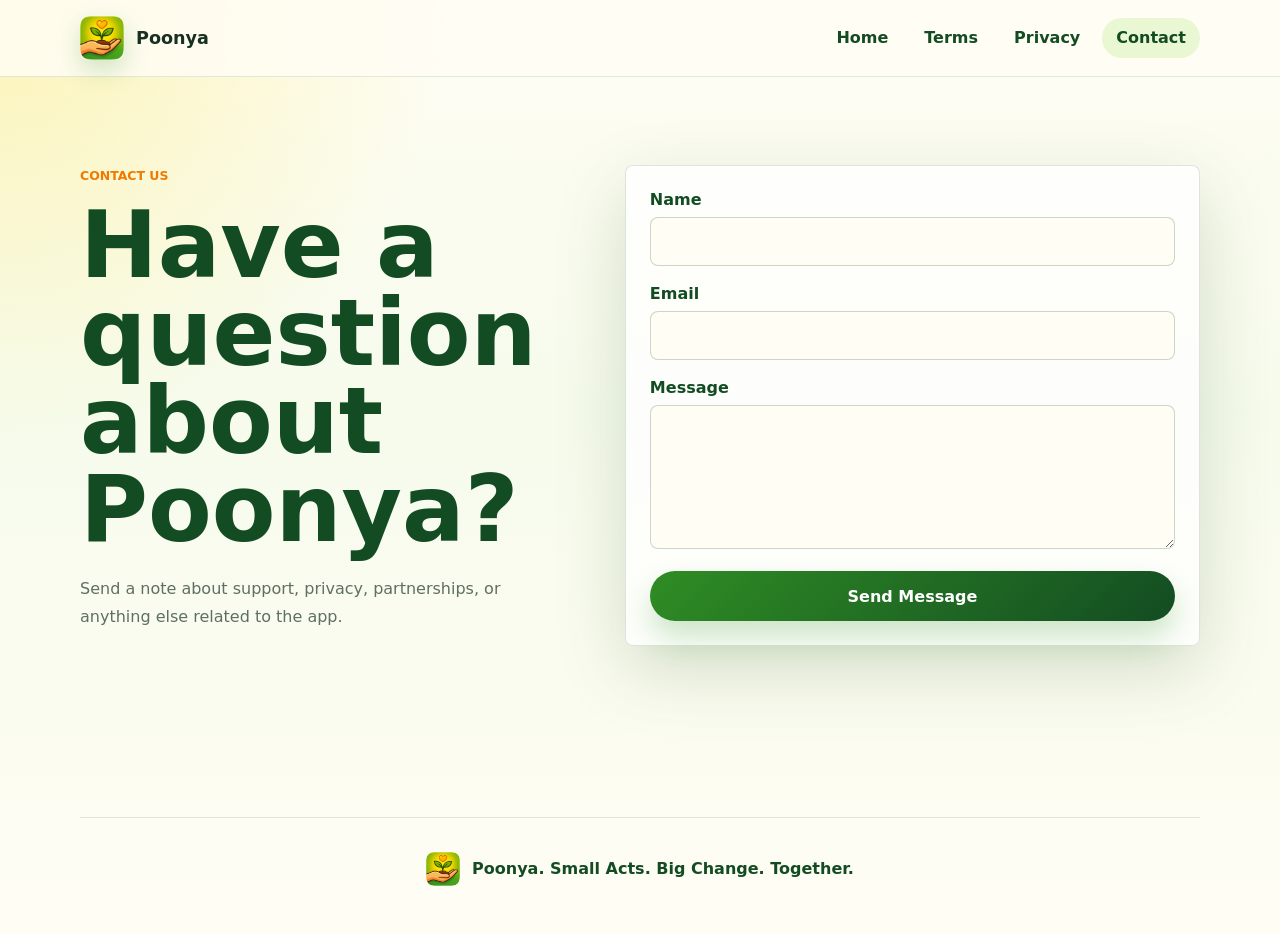
==== contact.html @ 16b9c769 "Initial website code" ====
<!DOCTYPE html>
<html lang="en">
<head>
  <meta charset="UTF-8">
  <meta name="viewport" content="width=device-width, initial-scale=1.0">
  <meta name="description" content="Contact the Poonya app team.">
  <title>Contact | Poonya</title>
  <link rel="stylesheet" href="styles.css">
</head>
<body>
  <header class="site-header">
    <nav class="nav" aria-label="Main navigation">
      <a class="brand" href="index.html" aria-label="Poonya home">
        <img src="assets/AppLogo.png" alt="Poonya app logo">
        <span>Poonya</span>
      </a>
      <div class="nav-links">
        <a href="index.html">Home</a>
        <a href="terms.html">Terms</a>
        <a href="privacy.html">Privacy</a>
        <a class="active" href="contact.html">Contact</a>
      </div>
    </nav>
  </header>

  <main>
    <section class="section contact-section page-section" aria-labelledby="contact-title">
      <div>
        <p class="eyebrow">Contact us</p>
        <h1 id="contact-title" class="page-title">Have a question about Poonya?</h1>
        <p>
          Send a note about support, privacy, partnerships, or anything else
          related to the app.
        </p>
      </div>

      <form class="contact-form" action="https://docs.google.com/forms/d/e/YOUR_GOOGLE_FORM_ID/formResponse" method="POST" target="_blank">
        <!-- Replace the entry IDs below with the field names from your Google Form. -->
        <label for="name">Name</label>
        <input id="name" name="entry.YOUR_NAME_FIELD_ID" type="text" autocomplete="name" required>

        <label for="email">Email</label>
        <input id="email" name="entry.YOUR_EMAIL_FIELD_ID" type="email" autocomplete="email" required>

        <label for="message">Message</label>
        <textarea id="message" name="entry.YOUR_MESSAGE_FIELD_ID" rows="6" required></textarea>

        <button type="submit">Send Message</button>
      </form>
    </section>
  </main>

  <footer class="footer">
    <img src="assets/AppLogo.png" alt="" aria-hidden="true">
    <p>Poonya. Small Acts. Big Change. Together.</p>
  </footer>
</body>
</html>
---- styles.css ----
:root {
  --leaf: #2f8d24;
  --leaf-dark: #134c22;
  --leaf-soft: #e9f7d3;
  --sun: #f8dd1b;
  --gold: #ffc24a;
  --orange: #ef7a00;
  --soil: #6a310c;
  --ink: #173021;
  --muted: #5f6f63;
  --paper: #fffdf4;
  --cream: #fff8dc;
  --white: #ffffff;
  --shadow: 0 24px 70px rgba(38, 84, 26, 0.18);
  --radius: 8px;
}

* {
  box-sizing: border-box;
}

html {
  scroll-behavior: smooth;
}

body {
  margin: 0;
  font-family: Inter, ui-sans-serif, system-ui, -apple-system, BlinkMacSystemFont, "Segoe UI", Arial, sans-serif;
  color: var(--ink);
  background:
    radial-gradient(circle at top left, rgba(248, 221, 27, 0.28), transparent 28rem),
    linear-gradient(180deg, #fffdf4 0%, #f6fbec 44%, #fffdf4 100%);
  letter-spacing: 0;
}

img {
  display: block;
  max-width: 100%;
}

a {
  color: inherit;
  text-decoration: none;
}

.site-header {
  position: sticky;
  top: 0;
  z-index: 10;
  background: rgba(255, 253, 244, 0.86);
  border-bottom: 1px solid rgba(19, 76, 34, 0.12);
  backdrop-filter: blur(18px);
}

.nav {
  width: min(1120px, calc(100% - 32px));
  min-height: 76px;
  margin: 0 auto;
  display: flex;
  align-items: center;
  justify-content: space-between;
  gap: 24px;
}

.brand {
  display: inline-flex;
  align-items: center;
  gap: 12px;
  font-weight: 800;
  font-size: 1.1rem;
}

.brand img {
  width: 44px;
  height: 44px;
  border-radius: 8px;
  box-shadow: 0 10px 24px rgba(47, 141, 36, 0.22);
}

.nav-links {
  display: flex;
  align-items: center;
  gap: 8px;
  font-weight: 700;
  color: var(--leaf-dark);
}

.nav-links a {
  min-height: 40px;
  padding: 10px 14px;
  border-radius: 999px;
}

.nav-links a:hover,
.nav-links a:focus-visible,
.nav-links a.active {
  background: var(--leaf-soft);
  outline: none;
}

.section {
  width: min(1120px, calc(100% - 32px));
  margin: 0 auto;
  padding: 88px 0;
}

.hero {
  min-height: auto;
  padding-top: 72px;
  padding-bottom: 18px;
}

.eyebrow {
  margin: 0 0 14px;
  color: var(--orange);
  font-size: 0.78rem;
  font-weight: 800;
  text-transform: uppercase;
}

h1,
h2,
h3,
p {
  margin-top: 0;
}

h1 {
  margin-bottom: 22px;
  color: var(--leaf-dark);
  font-size: clamp(4rem, 13vw, 8.5rem);
  line-height: 0.88;
  font-weight: 800;
}

h2 {
  margin-bottom: 18px;
  color: var(--leaf-dark);
  font-size: clamp(2rem, 5vw, 4.4rem);
  line-height: 1;
  font-weight: 800;
}

h3 {
  margin-bottom: 10px;
  color: var(--soil);
  font-size: 1.25rem;
}

p {
  color: var(--muted);
  line-height: 1.75;
}

.lead {
  max-width: 820px;
  color: #425546;
  font-size: clamp(1.06rem, 2vw, 1.28rem);
}

.hero-actions {
  display: flex;
  flex-wrap: wrap;
  gap: 14px;
  margin-top: 32px;
}

.button,
.contact-form button {
  display: inline-flex;
  min-height: 50px;
  align-items: center;
  justify-content: center;
  border: 0;
  border-radius: 999px;
  padding: 13px 22px;
  font: inherit;
  font-weight: 800;
  cursor: pointer;
}

.primary,
.contact-form button {
  color: var(--white);
  background: linear-gradient(135deg, var(--leaf) 0%, var(--leaf-dark) 100%);
  box-shadow: 0 16px 30px rgba(47, 141, 36, 0.24);
}

.secondary {
  color: var(--leaf-dark);
  background: var(--leaf-soft);
}

.section-heading {
  max-width: 760px;
  margin-bottom: 34px;
}

.app-preview {
  padding-top: 22px;
}

.phone-row {
  display: grid;
  grid-template-columns: repeat(4, minmax(220px, 1fr));
  gap: 20px;
  align-items: stretch;
}

.phone-row.five-up {
  width: min(940px, calc(100vw - 32px));
  margin-left: 50%;
  transform: translateX(-50%);
  grid-template-columns: repeat(5, minmax(0, 1fr));
  gap: 10px;
}

.phone {
  padding: 6px;
  border: 1px solid rgba(19, 76, 34, 0.18);
  border-radius: 24px;
  background: #142116;
  box-shadow: 0 14px 30px rgba(19, 76, 34, 0.16);
}

.phone img {
  width: 100%;
  aspect-ratio: 390 / 844;
  height: auto;
  object-fit: cover;
  border-radius: 18px;
}

.download-section {
  padding-top: 44px;
}

.download-steps {
  list-style: none;
  margin: 0;
  padding: 0;
  display: grid;
  grid-template-columns: repeat(3, 1fr);
  gap: 18px;
}

.download-steps li {
  min-height: 210px;
  padding: 22px;
  border: 1px solid rgba(19, 76, 34, 0.14);
  border-radius: 8px;
  background: rgba(255, 255, 255, 0.72);
  box-shadow: 0 18px 44px rgba(38, 84, 26, 0.12);
}

.download-steps span {
  width: 42px;
  height: 42px;
  margin-bottom: 22px;
  border-radius: 50%;
  display: grid;
  place-items: center;
  color: var(--white);
  background: linear-gradient(135deg, var(--leaf), var(--leaf-dark));
  font-weight: 800;
}

.download-steps h3 {
  color: var(--leaf-dark);
}

.text-section {
  max-width: 860px;
}

.page-title {
  font-size: clamp(2.8rem, 8vw, 5.8rem);
  line-height: 0.95;
}

.page-section {
  min-height: calc(100vh - 160px);
}

.text-section h2 {
  margin-top: 34px;
  margin-bottom: 10px;
  color: var(--soil);
  font-size: 1.35rem;
  line-height: 1.25;
}

.updated {
  margin-bottom: 36px;
  color: var(--soil);
  font-weight: 800;
}

.text-section a {
  color: var(--leaf-dark);
  font-weight: 800;
  text-decoration: underline;
  text-decoration-thickness: 2px;
  text-underline-offset: 4px;
}

.contact-section {
  display: grid;
  grid-template-columns: minmax(0, 0.85fr) minmax(300px, 1fr);
  gap: 56px;
  align-items: start;
}

.contact-form {
  padding: 24px;
  border: 1px solid rgba(19, 76, 34, 0.14);
  border-radius: 8px;
  background: rgba(255, 255, 255, 0.76);
  box-shadow: var(--shadow);
}

.contact-form label {
  display: block;
  margin-bottom: 8px;
  color: var(--leaf-dark);
  font-weight: 800;
}

.contact-form input,
.contact-form textarea {
  width: 100%;
  margin-bottom: 18px;
  border: 1px solid rgba(19, 76, 34, 0.22);
  border-radius: 8px;
  padding: 14px 15px;
  color: var(--ink);
  background: var(--paper);
  font: inherit;
}

.contact-form textarea {
  resize: vertical;
}

.contact-form input:focus,
.contact-form textarea:focus {
  border-color: var(--leaf);
  outline: 3px solid rgba(47, 141, 36, 0.16);
}

.contact-form button {
  width: 100%;
}

.footer {
  width: min(1120px, calc(100% - 32px));
  margin: 0 auto;
  padding: 34px 0 48px;
  display: flex;
  align-items: center;
  justify-content: center;
  gap: 12px;
  border-top: 1px solid rgba(19, 76, 34, 0.12);
}

.footer img {
  width: 34px;
  height: 34px;
  border-radius: 8px;
}

.footer p {
  margin: 0;
  font-weight: 800;
  color: var(--leaf-dark);
}

@media (max-width: 980px) {
  .contact-section {
    grid-template-columns: 1fr;
  }

  .hero {
    min-height: auto;
  }

  .phone-row {
    grid-template-columns: repeat(2, minmax(220px, 1fr));
  }

  .phone-row.five-up {
    width: calc(100vw - 24px);
    display: flex;
    align-items: stretch;
    overflow-x: auto;
    padding: 4px 4px 26px;
    scroll-snap-type: x proximity;
  }

  .phone-row.five-up .phone {
    flex: 0 0 min(292px, 78vw);
    scroll-snap-align: start;
  }

  .download-steps {
    grid-template-columns: 1fr;
  }
}

@media (max-width: 680px) {
  .nav {
    min-height: auto;
    padding: 14px 0;
    align-items: flex-start;
    flex-direction: column;
  }

  .nav-links {
    width: 100%;
    display: grid;
    grid-template-columns: repeat(4, 1fr);
    gap: 4px;
    font-size: 0.88rem;
  }

  .nav-links a {
    padding: 9px 8px;
    text-align: center;
  }

  .section {
    width: min(100% - 24px, 1120px);
    padding: 64px 0;
  }

  .hero {
    padding-top: 48px;
    padding-bottom: 18px;
  }

  .app-preview {
    padding-top: 18px;
  }

  h1 {
    font-size: clamp(3.4rem, 20vw, 5rem);
  }

  .phone-row {
    grid-template-columns: 1fr;
  }

  .phone-row.five-up {
    width: min(100% - 0px, 1120px);
    margin-left: 0;
    transform: none;
    display: grid;
    overflow: visible;
    padding: 0;
    grid-template-columns: 1fr;
  }

  .contact-form {
    padding: 18px;
  }

  .footer {
    flex-direction: column;
    text-align: center;
  }
}
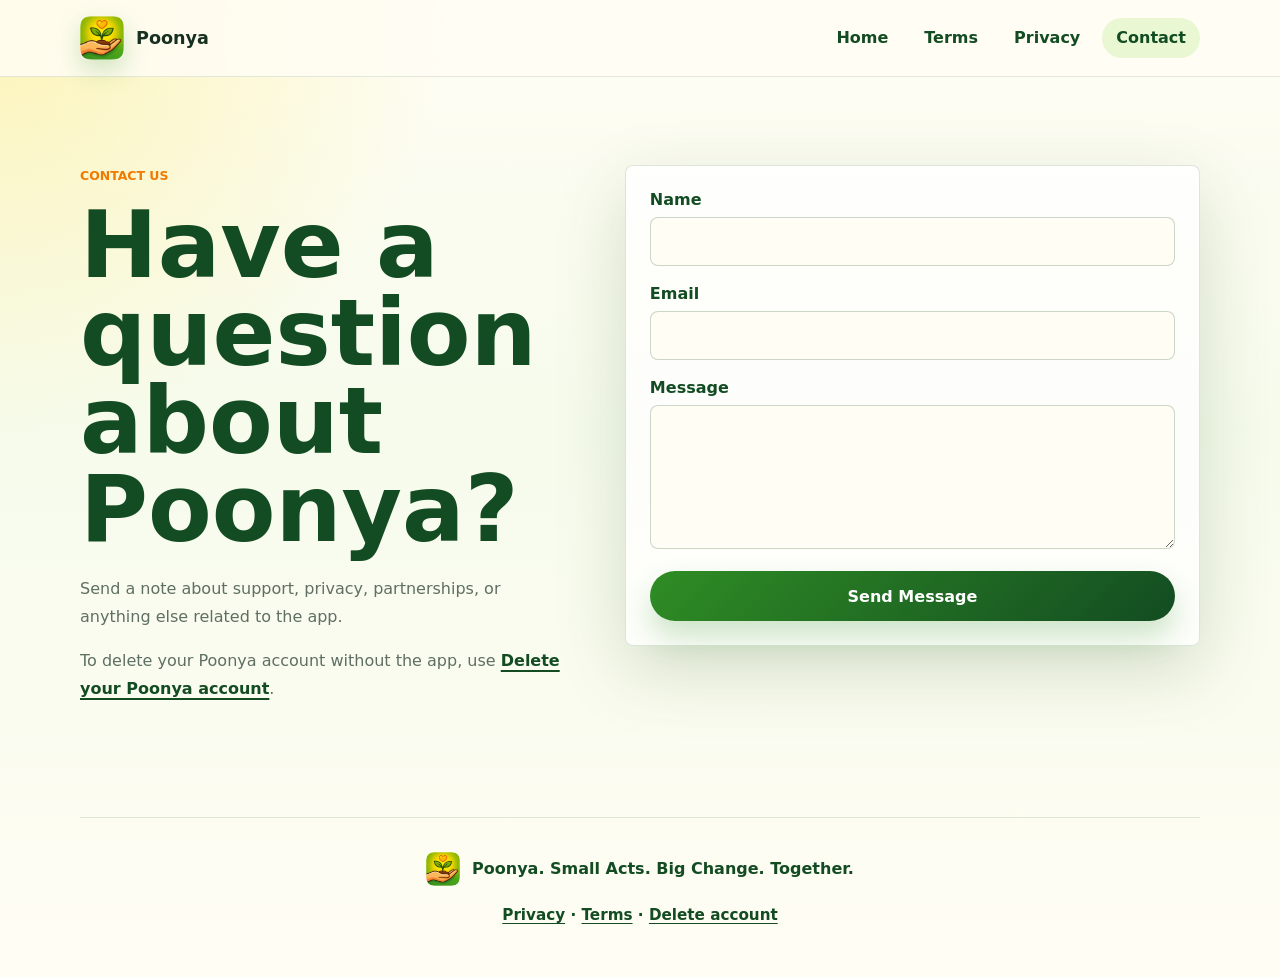
==== commit 0fefdb84: "Add a public Poonya account-deletion page for Play Data safety. Publish https://poonya.app/delete-ac" ====
--- a/contact.html
+++ b/contact.html
@@ -32,18 +32,42 @@
           Send a note about support, privacy, partnerships, or anything else
           related to the app.
         </p>
+        <p>
+          To delete your Poonya account without the app, use
+          <a href="delete-account.html">Delete your Poonya account</a>.
+        </p>
       </div>
 
-      <form class="contact-form" action="https://docs.google.com/forms/d/e/YOUR_GOOGLE_FORM_ID/formResponse" method="POST" target="_blank">
-        <!-- Replace the entry IDs below with the field names from your Google Form. -->
+      <iframe
+        name="hidden-google-form"
+        title="Hidden Google Form response"
+        style="display: none;"
+      ></iframe>
+
+      <form
+        class="contact-form"
+        action="https://docs.google.com/forms/d/e/1FAIpQLSeU9A1Gi9pC-ZgVYoummhiKk44hp9prJeG6NsdBwwzhT05UvQ/formResponse"
+        method="POST"
+        target="hidden-google-form"
+        onsubmit="showContactConfirmation(event)"
+      >
+        <p
+          id="contact-confirmation"
+          style="display: none;"
+          role="status"
+          aria-live="polite"
+        >
+          Message has been successfully delivered. Thank you!
+        </p>
+
         <label for="name">Name</label>
-        <input id="name" name="entry.YOUR_NAME_FIELD_ID" type="text" autocomplete="name" required>
+        <input id="name" name="entry.1798958316" type="text" autocomplete="name" required>
 
         <label for="email">Email</label>
-        <input id="email" name="entry.YOUR_EMAIL_FIELD_ID" type="email" autocomplete="email" required>
+        <input id="email" name="entry.1572745696" type="email" autocomplete="email" required>
 
         <label for="message">Message</label>
-        <textarea id="message" name="entry.YOUR_MESSAGE_FIELD_ID" rows="6" required></textarea>
+        <textarea id="message" name="entry.392560332" rows="6" required></textarea>
 
         <button type="submit">Send Message</button>
       </form>
@@ -51,8 +75,33 @@
   </main>
 
   <footer class="footer">
-    <img src="assets/AppLogo.png" alt="" aria-hidden="true">
-    <p>Poonya. Small Acts. Big Change. Together.</p>
+    <div class="footer-brand">
+      <img src="assets/AppLogo.png" alt="" aria-hidden="true">
+      <p>Poonya. Small Acts. Big Change. Together.</p>
+    </div>
+    <p class="footer-legal">
+      <a href="privacy.html">Privacy</a>
+      <span aria-hidden="true">·</span>
+      <a href="terms.html">Terms</a>
+      <span aria-hidden="true">·</span>
+      <a href="delete-account.html">Delete account</a>
+    </p>
   </footer>
+
+  <script>
+    function showContactConfirmation(event) {
+      const form = event.target;
+      const confirmation = document.getElementById('contact-confirmation');
+      const button = form.querySelector('button[type="submit"]');
+
+      confirmation.style.display = 'block';
+      button.disabled = true;
+      button.textContent = 'Message Sent';
+
+      setTimeout(() => {
+        form.reset();
+      }, 500);
+    }
+  </script>
 </body>
 </html>
--- a/styles.css
+++ b/styles.css
@@ -304,6 +304,14 @@
   text-underline-offset: 4px;
 }
 
+.contact-section a {
+  color: var(--leaf-dark);
+  font-weight: 800;
+  text-decoration: underline;
+  text-decoration-thickness: 2px;
+  text-underline-offset: 4px;
+}
+
 .contact-section {
   display: grid;
   grid-template-columns: minmax(0, 0.85fr) minmax(300px, 1fr);
@@ -357,10 +365,17 @@
   margin: 0 auto;
   padding: 34px 0 48px;
   display: flex;
+  flex-direction: column;
   align-items: center;
   justify-content: center;
+  gap: 16px;
+  border-top: 1px solid rgba(19, 76, 34, 0.12);
+}
+
+.footer-brand {
+  display: flex;
+  align-items: center;
   gap: 12px;
-  border-top: 1px solid rgba(19, 76, 34, 0.12);
 }
 
 .footer img {
@@ -369,10 +384,31 @@
   border-radius: 8px;
 }
 
-.footer p {
+.footer-brand p {
   margin: 0;
   font-weight: 800;
   color: var(--leaf-dark);
+}
+
+.footer-legal {
+  margin: 0;
+  font-weight: 700;
+  font-size: 0.95rem;
+  color: var(--leaf-dark);
+}
+
+.footer-legal a {
+  color: var(--leaf-dark);
+  text-decoration: underline;
+  text-underline-offset: 3px;
+}
+
+.deletion-callout {
+  padding: 16px 18px;
+  margin: 0 0 1.75em;
+  background: var(--leaf-soft);
+  border: 1px solid rgba(19, 76, 34, 0.16);
+  border-radius: 10px;
 }
 
 @media (max-width: 980px) {
